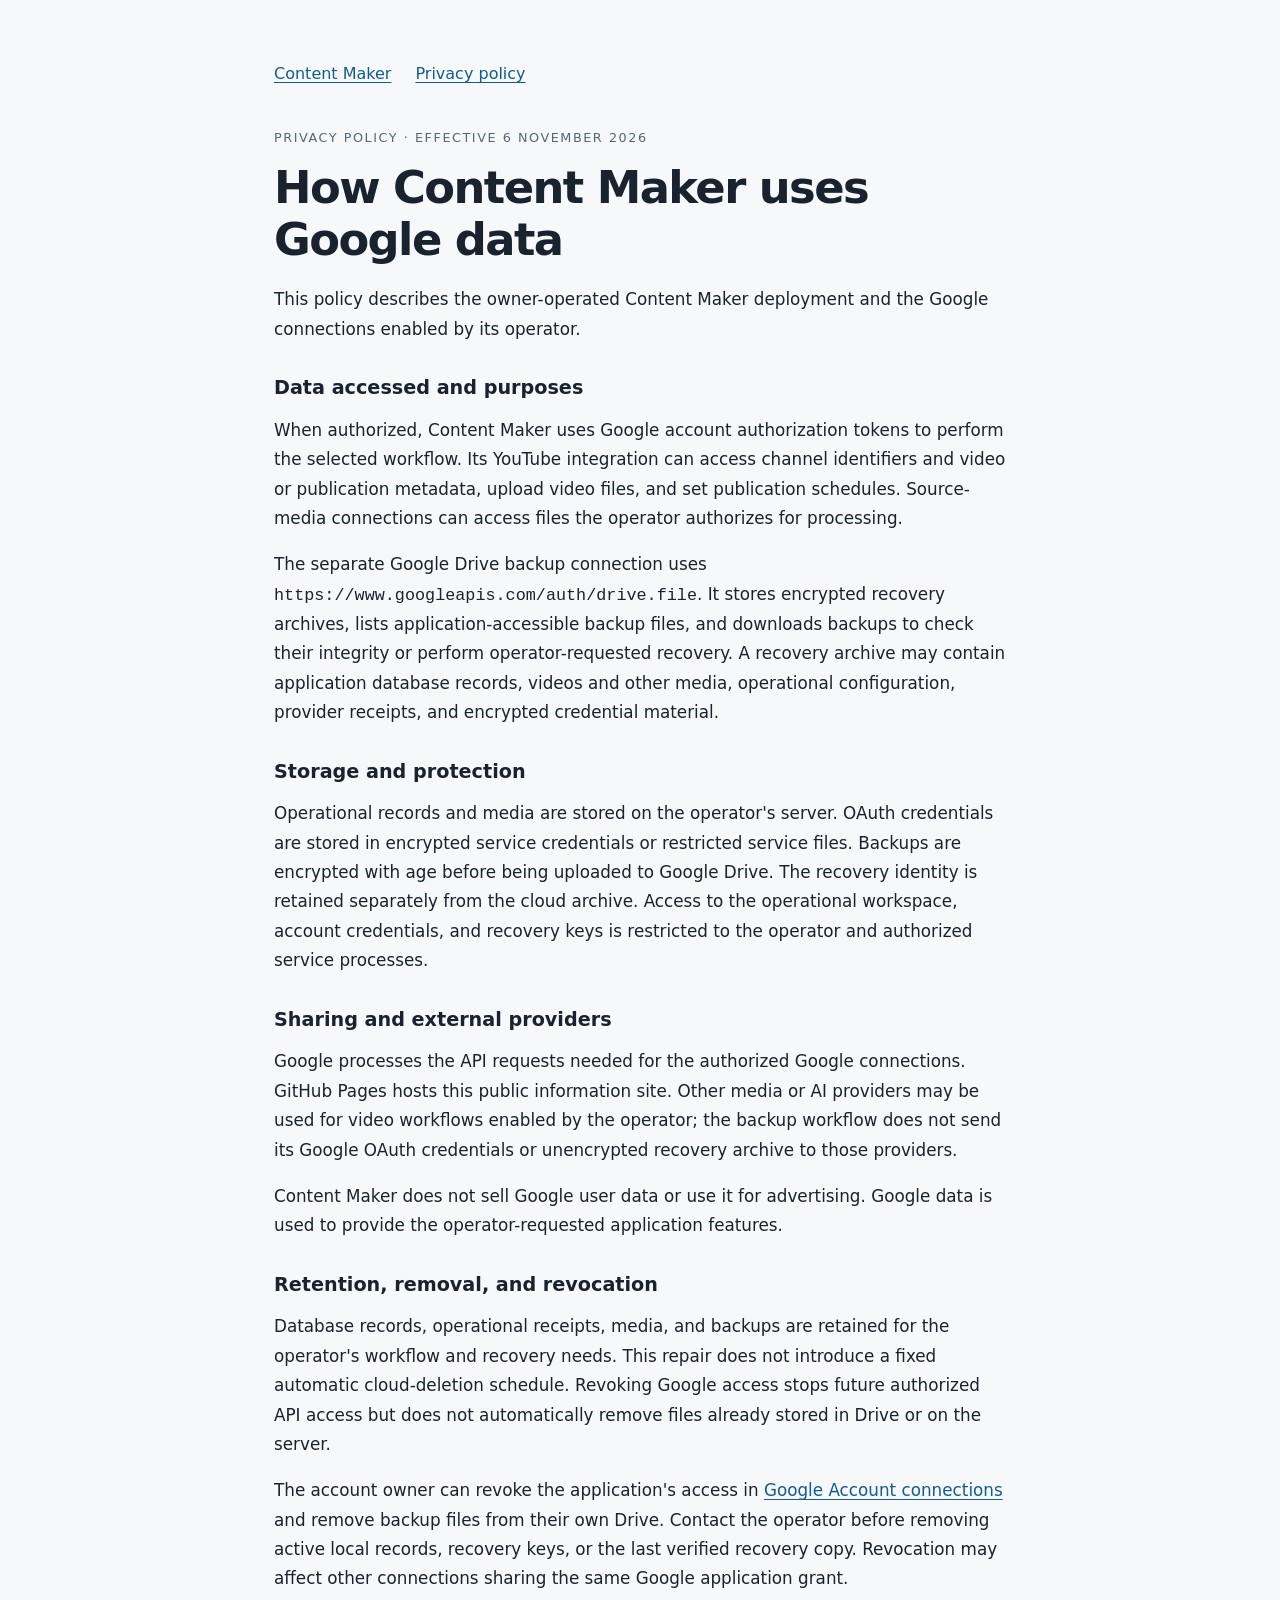
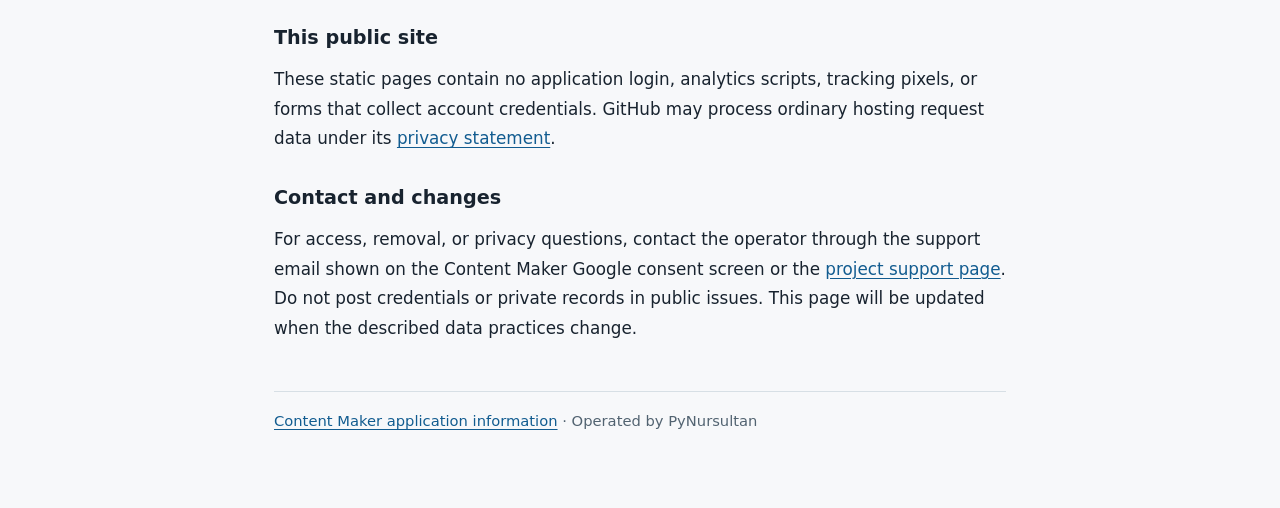
==== privacy.html @ 404262ef "Publish Content Maker application information and Google data privacy policy" ====
<!doctype html>
<html lang="en"><head><meta charset="utf-8"><meta name="viewport" content="width=device-width,initial-scale=1"><meta name="description" content="How Content Maker uses and protects Google account data for video workflows and encrypted backups."><title>Content Maker | Privacy policy</title><link rel="stylesheet" href="style.css"></head>
<body><main>
<nav aria-label="Main navigation"><a href="./">Content Maker</a><a href="privacy.html" aria-current="page">Privacy policy</a></nav>
<p class="eyebrow">Privacy policy · Effective 6 November 2026</p>
<h1>How Content Maker uses Google data</h1>
<p>This policy describes the owner-operated Content Maker deployment and the Google connections enabled by its operator.</p>
<h2>Data accessed and purposes</h2>
<p>When authorized, Content Maker uses Google account authorization tokens to perform the selected workflow. Its YouTube integration can access channel identifiers and video or publication metadata, upload video files, and set publication schedules. Source-media connections can access files the operator authorizes for processing.</p>
<p>The separate Google Drive backup connection uses <code>https://www.googleapis.com/auth/drive.file</code>. It stores encrypted recovery archives, lists application-accessible backup files, and downloads backups to check their integrity or perform operator-requested recovery. A recovery archive may contain application database records, videos and other media, operational configuration, provider receipts, and encrypted credential material.</p>
<h2>Storage and protection</h2>
<p>Operational records and media are stored on the operator's server. OAuth credentials are stored in encrypted service credentials or restricted service files. Backups are encrypted with age before being uploaded to Google Drive. The recovery identity is retained separately from the cloud archive. Access to the operational workspace, account credentials, and recovery keys is restricted to the operator and authorized service processes.</p>
<h2>Sharing and external providers</h2>
<p>Google processes the API requests needed for the authorized Google connections. GitHub Pages hosts this public information site. Other media or AI providers may be used for video workflows enabled by the operator; the backup workflow does not send its Google OAuth credentials or unencrypted recovery archive to those providers.</p>
<p>Content Maker does not sell Google user data or use it for advertising. Google data is used to provide the operator-requested application features.</p>
<h2>Retention, removal, and revocation</h2>
<p>Database records, operational receipts, media, and backups are retained for the operator's workflow and recovery needs. This repair does not introduce a fixed automatic cloud-deletion schedule. Revoking Google access stops future authorized API access but does not automatically remove files already stored in Drive or on the server.</p>
<p>The account owner can revoke the application's access in <a href="https://myaccount.google.com/connections">Google Account connections</a> and remove backup files from their own Drive. Contact the operator before removing active local records, recovery keys, or the last verified recovery copy. Revocation may affect other connections sharing the same Google application grant.</p>
<h2>This public site</h2>
<p>These static pages contain no application login, analytics scripts, tracking pixels, or forms that collect account credentials. GitHub may process ordinary hosting request data under its <a href="https://docs.github.com/en/site-policy/privacy-policies/github-general-privacy-statement">privacy statement</a>.</p>
<h2>Contact and changes</h2>
<p>For access, removal, or privacy questions, contact the operator through the support email shown on the Content Maker Google consent screen or the <a href="https://github.com/PyNursultan/content-maker-info/issues">project support page</a>. Do not post credentials or private records in public issues. This page will be updated when the described data practices change.</p>
<footer class="muted"><a href="./">Content Maker application information</a> · Operated by PyNursultan</footer>
</main></body></html>
---- style.css ----
:root{color-scheme:light;font-family:system-ui,-apple-system,BlinkMacSystemFont,"Segoe UI",sans-serif;color:#18232f;background:#f7f8fa}*{box-sizing:border-box}body{margin:0}main{max-width:780px;margin:0 auto;padding:64px 24px 80px}nav{display:flex;gap:24px;margin-bottom:44px}a{color:#125c90;text-underline-offset:3px}h1{font-size:clamp(2rem,5vw,2.8rem);line-height:1.15;letter-spacing:-.035em;margin:0 0 20px}h2{font-size:1.2rem;margin:32px 0 10px}p,li{font-size:1.05rem;line-height:1.75}ul{padding-left:22px}.eyebrow{font-size:.8rem;letter-spacing:.12em;text-transform:uppercase;color:#52687b}.note{padding:18px 22px;border-left:3px solid #45728e;background:#edf2f6}.muted{color:#526371;font-size:.92rem}footer{margin-top:48px;border-top:1px solid #d7dfe5;padding-top:20px}
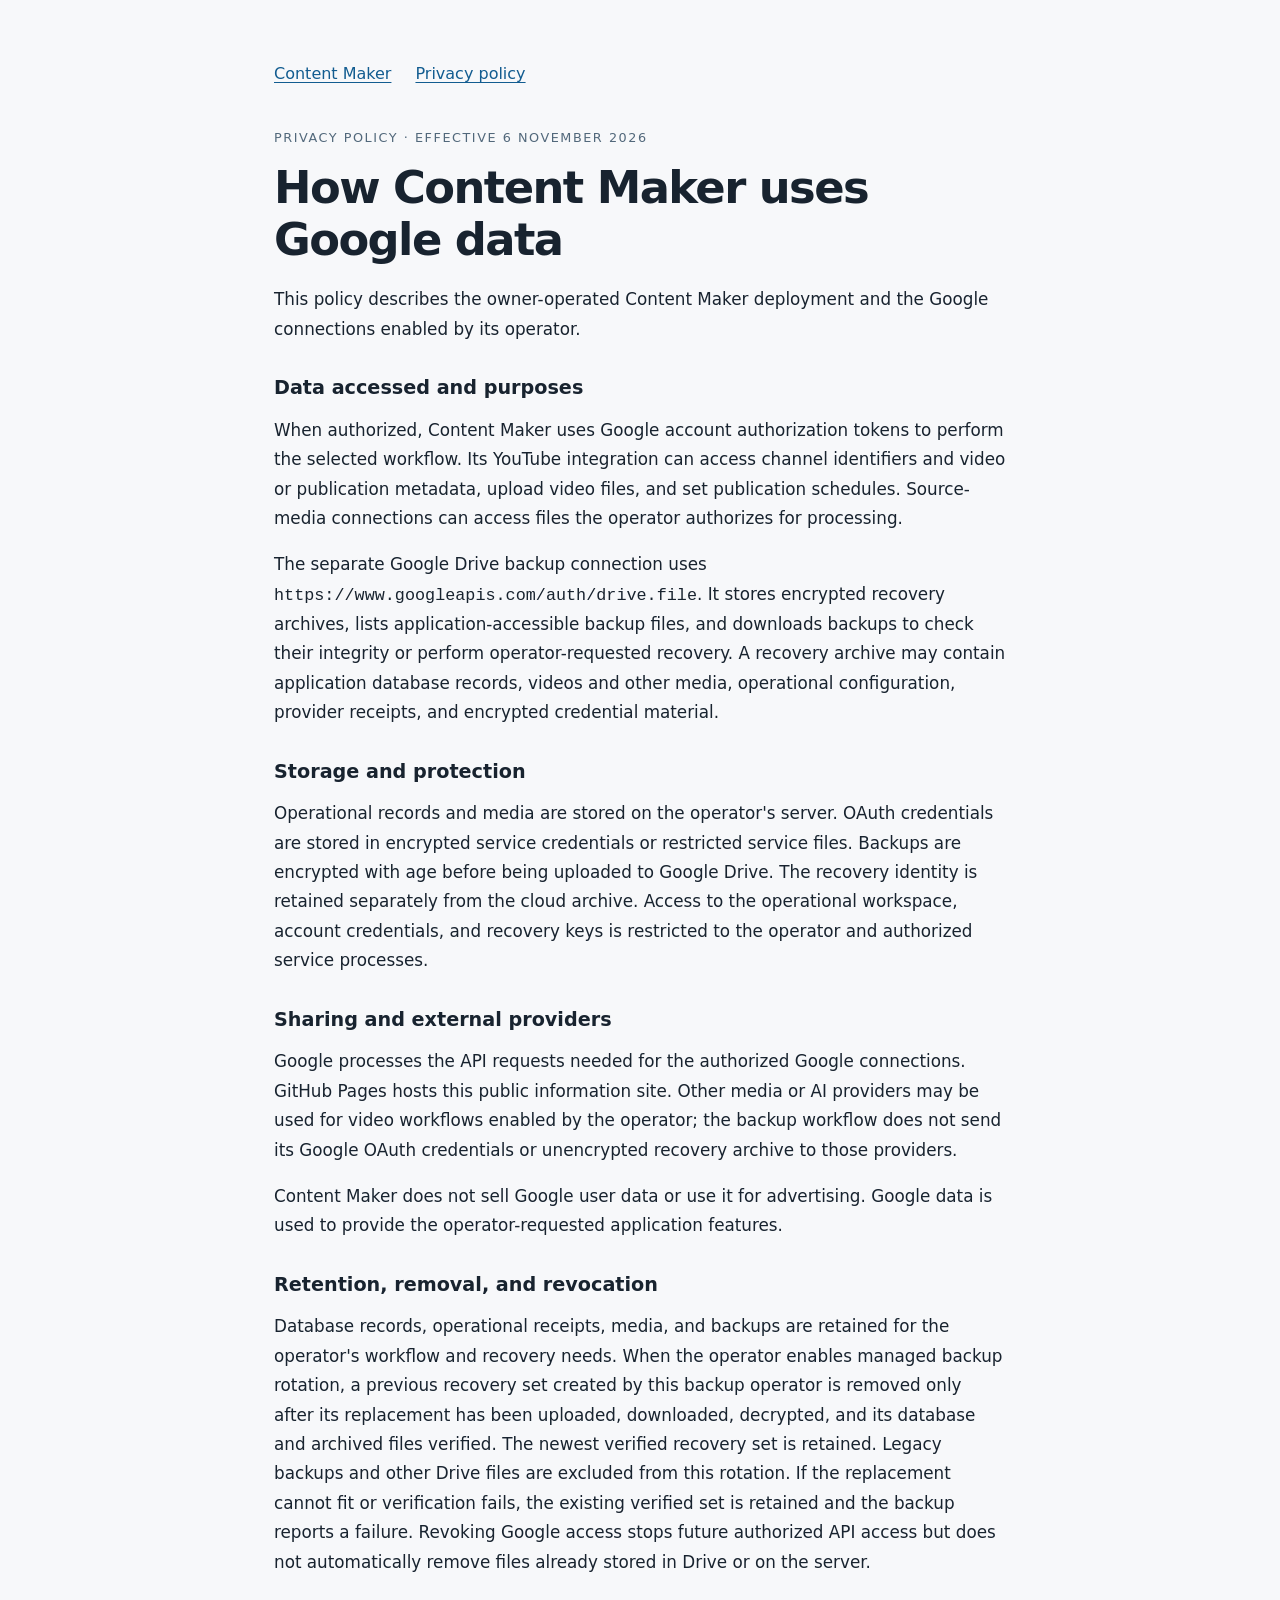
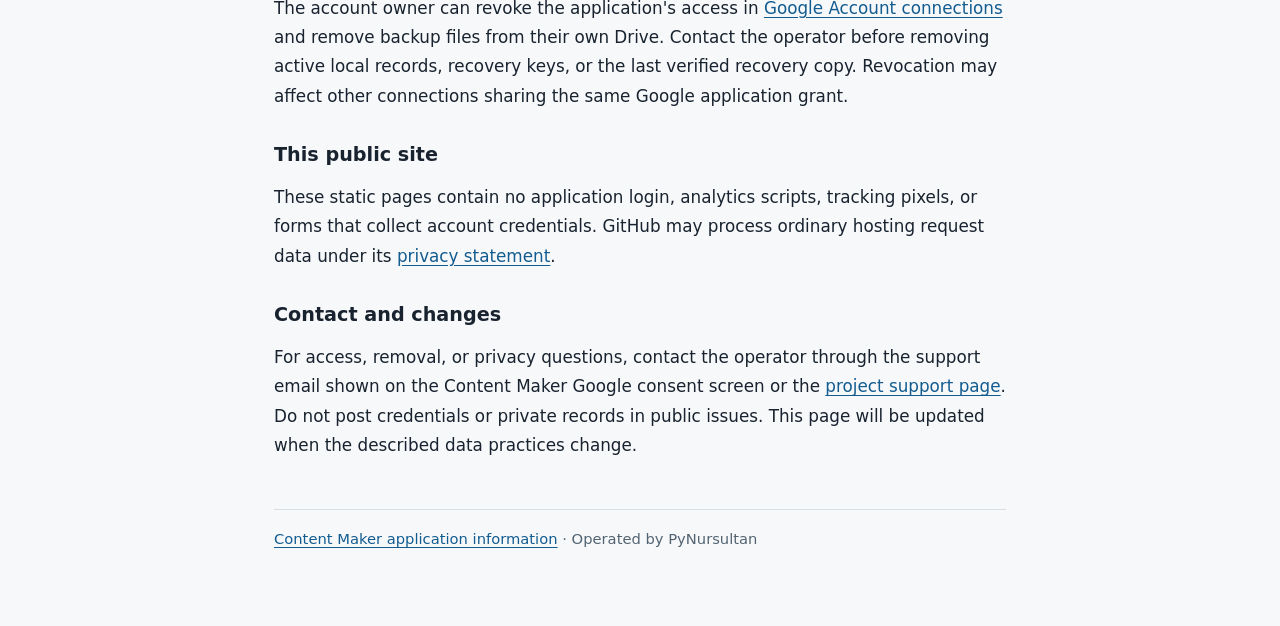
==== commit a1a6d7b4: "Document owner-approved verified-replacement backup rotation" ====
--- a/privacy.html
+++ b/privacy.html
@@ -14,7 +14,7 @@
 <p>Google processes the API requests needed for the authorized Google connections. GitHub Pages hosts this public information site. Other media or AI providers may be used for video workflows enabled by the operator; the backup workflow does not send its Google OAuth credentials or unencrypted recovery archive to those providers.</p>
 <p>Content Maker does not sell Google user data or use it for advertising. Google data is used to provide the operator-requested application features.</p>
 <h2>Retention, removal, and revocation</h2>
-<p>Database records, operational receipts, media, and backups are retained for the operator's workflow and recovery needs. This repair does not introduce a fixed automatic cloud-deletion schedule. Revoking Google access stops future authorized API access but does not automatically remove files already stored in Drive or on the server.</p>
+<p>Database records, operational receipts, media, and backups are retained for the operator's workflow and recovery needs. When the operator enables managed backup rotation, a previous recovery set created by this backup operator is removed only after its replacement has been uploaded, downloaded, decrypted, and its database and archived files verified. The newest verified recovery set is retained. Legacy backups and other Drive files are excluded from this rotation. If the replacement cannot fit or verification fails, the existing verified set is retained and the backup reports a failure. Revoking Google access stops future authorized API access but does not automatically remove files already stored in Drive or on the server.</p>
 <p>The account owner can revoke the application's access in <a href="https://myaccount.google.com/connections">Google Account connections</a> and remove backup files from their own Drive. Contact the operator before removing active local records, recovery keys, or the last verified recovery copy. Revocation may affect other connections sharing the same Google application grant.</p>
 <h2>This public site</h2>
 <p>These static pages contain no application login, analytics scripts, tracking pixels, or forms that collect account credentials. GitHub may process ordinary hosting request data under its <a href="https://docs.github.com/en/site-policy/privacy-policies/github-general-privacy-statement">privacy statement</a>.</p>
